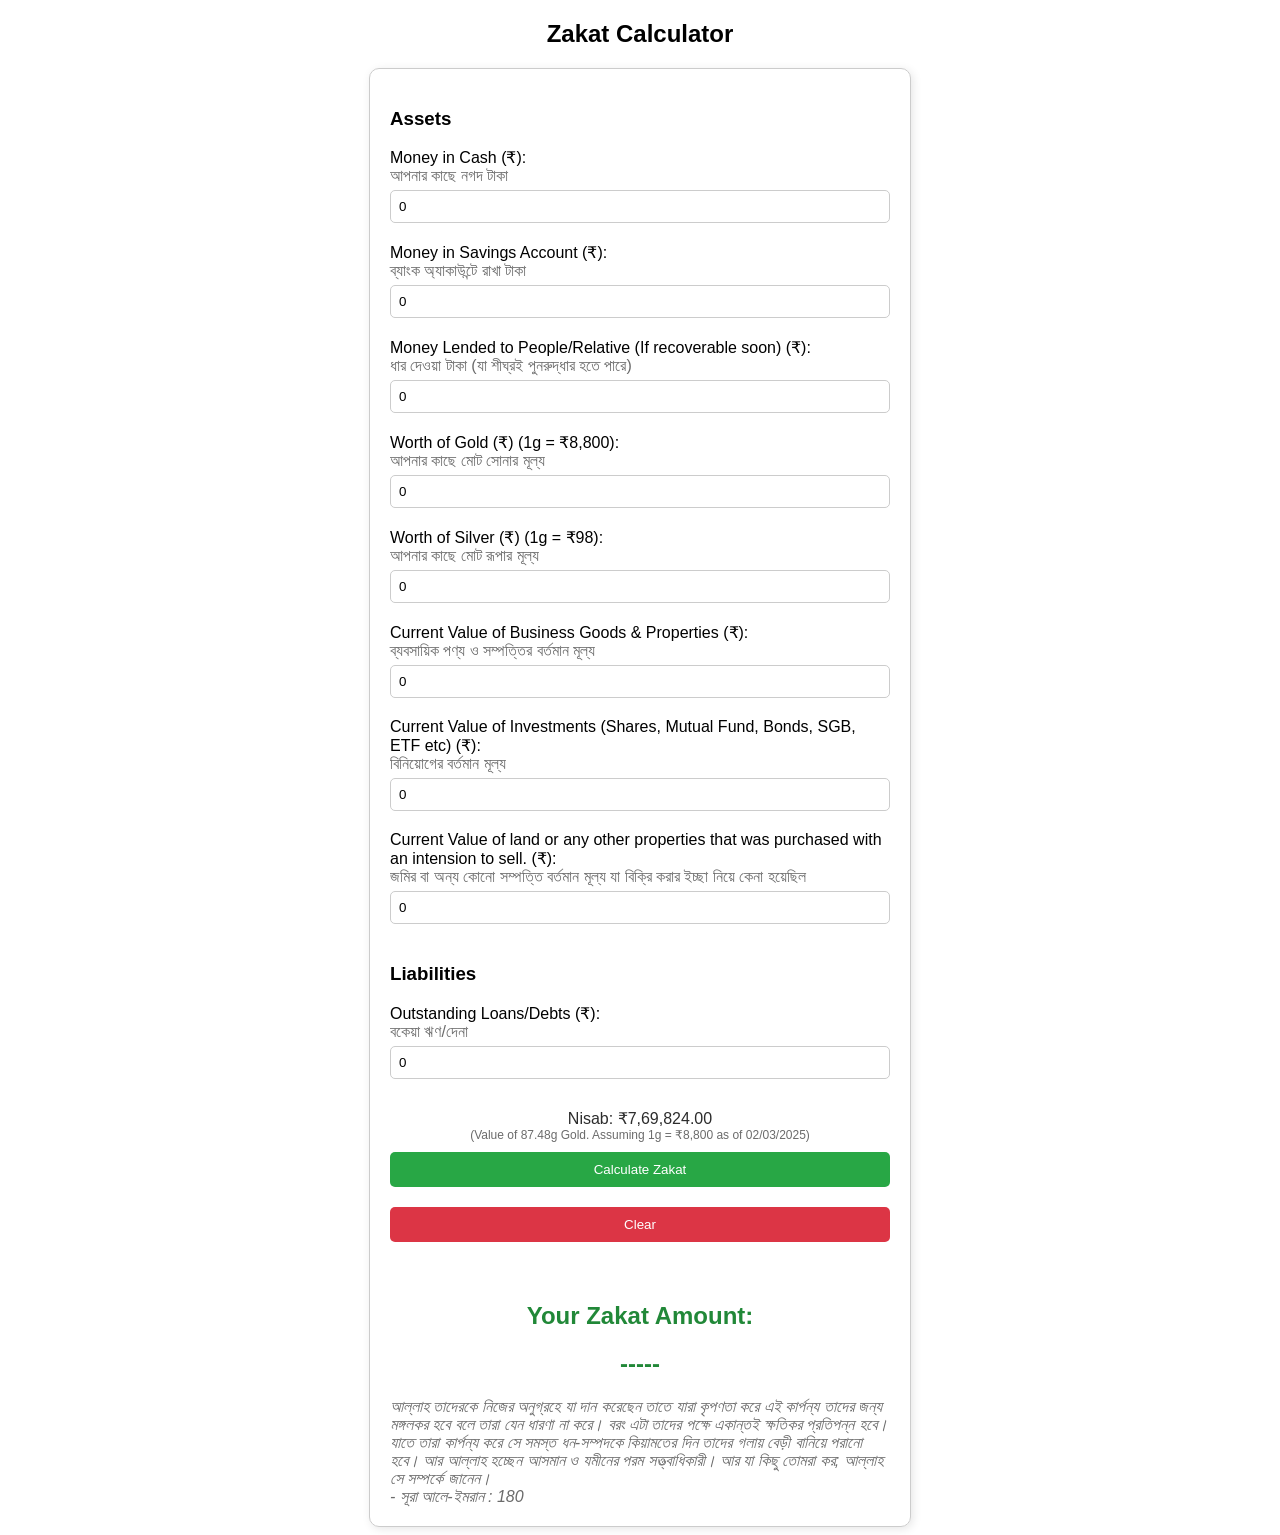
==== index.html @ e3bcdf10 "Update index.html" ====
<!DOCTYPE html>
<html lang="en">
<head>
    <meta charset="UTF-8">
    <meta name="viewport" content="width=device-width, initial-scale=1.0">
    <title>Zakat Calculator</title>
    <link rel="stylesheet" href="style.css">
</head>
<body>
    <h2>Zakat Calculator</h2>
    <div class="container">
        <h3>Assets</h3>
        <label for="cash">Money in Cash (₹):</label>
        <p class="translation">আপনার কাছে নগদ টাকা</p>
        <input type="number" id="cash" min="0" value="0" onfocus="clearIfZero(this)" onblur="restoreIfEmpty(this)">

        <label for="savings">Money in Savings Account (₹):</label>
        <p class="translation">ব্যাংক অ্যাকাউন্টে রাখা টাকা</p>
        <input type="number" id="savings" min="0" value="0" onfocus="clearIfZero(this)" onblur="restoreIfEmpty(this)">

        <label for="loaned">Money Lended to People/Relative (If recoverable soon) (₹):</label>
        <p class="translation">ধার দেওয়া টাকা (যা শীঘ্রই পুনরুদ্ধার হতে পারে)</p>
        <input type="number" id="loaned" min="0" value="0" onfocus="clearIfZero(this)" onblur="restoreIfEmpty(this)">

        <label for="gold">Worth of Gold (₹) (1g = ₹8,800):</label>
        <p class="translation">আপনার কাছে মোট সোনার মূল্য</p>
        <input type="number" id="gold" min="0" value="0" onfocus="clearIfZero(this)" onblur="restoreIfEmpty(this)">

        <label for="silver">Worth of Silver (₹) (1g = ₹98):</label>
        <p class="translation">আপনার কাছে মোট রূপার মূল্য</p>
        <input type="number" id="silver" min="0" value="0" onfocus="clearIfZero(this)" onblur="restoreIfEmpty(this)">

        <label for="business">Current Value of Business Goods & Properties (₹):</label>
        <p class="translation">ব্যবসায়িক পণ্য ও সম্পত্তির বর্তমান মূল্য</p>
        <input type="number" id="business" min="0" value="0" onfocus="clearIfZero(this)" onblur="restoreIfEmpty(this)">

        <label for="investments">Current Value of Investments (Shares, Mutual Fund, Bonds, SGB, ETF etc) (₹):</label>
        <p class="translation">বিনিয়োগের বর্তমান মূল্য</p>
        <input type="number" id="investments" min="0" value="0" onfocus="clearIfZero(this)" onblur="restoreIfEmpty(this)">

        <label for="property">Current Value of land or any other properties that was purchased with an intension to sell. (₹):</label>
        <p class="translation">জমির বা অন্য কোনো সম্পত্তি বর্তমান মূল্য যা বিক্রি করার ইচ্ছা নিয়ে কেনা হয়েছিল</p>
        <input type="number" id="property" min="0" value="0" onfocus="clearIfZero(this)" onblur="restoreIfEmpty(this)">

        <h3>Liabilities</h3>
        <label for="debts">Outstanding Loans/Debts (₹):</label>
        <p class="translation">বকেয়া ঋণ/দেনা</p>
        <input type="number" id="debts" min="0" value="0" onfocus="clearIfZero(this)" onblur="restoreIfEmpty(this)">

        <div class="nisab"> Nisab: ₹7,69,824.00<br>
        <p>(Value of 87.48g Gold. Assuming 1g = ₹8,800 as of 02/03/2025)</p></div>

        <button onclick="calculateZakat()">Calculate Zakat</button>
        <button class="reset" onclick="resetForm()">Clear</button>

        <div id="loading" class="loading-animation" style="display: none;">
            <div class="spinner"></div>
            <p>Calculating...</p>
        </div>

        <p id="result"></p>
        
        <div id="your-zakat-amount">
            <h2>Your Zakat Amount:</h2>
            <h2 id="your-zakat">-----</h2>
        </div>

        <div class="messege">
            <p><i>আল্লাহ তাদেরকে নিজের অনুগ্রহে যা দান করেছেন তাতে যারা কৃপণতা করে এই কার্পন্য তাদের জন্য মঙ্গলকর হবে বলে তারা যেন ধারণা না করে। বরং এটা তাদের পক্ষে একান্তই ক্ষতিকর প্রতিপন্ন হবে। যাতে তারা কার্পন্য করে সে সমস্ত ধন-সম্পদকে কিয়ামতের দিন তাদের গলায় বেড়ী বানিয়ে পরানো হবে। আর আল্লাহ হচ্ছেন আসমান ও যমীনের পরম সত্ত্বাধিকারী। আর যা কিছু তোমরা কর; আল্লাহ সে সম্পর্কে জানেন। <br> - সূরা আলে-ইমরান : 180</i></p>
        </div>
    </div>
    <script src="main.js"></script>
</body>
</html>
---- style.css ----
body {
    font-family: Arial, sans-serif;
    text-align: center;
}

p {
    margin: auto;
    color: #6b6b6b;
}

.container {
    max-width: 500px;
    margin: auto;
    padding: 20px;
    border: 1px solid #ccc;
    border-radius: 10px;
    box-shadow: 2px 2px 10px rgba(0, 0, 0, 0.1);
    text-align: left;
}

input {
    width: -webkit-fill-available;
    padding: 8px;
    margin: 5px 0 20px;
    border: 1px solid #ccc;
    border-radius: 5px;
}

button {
    padding: 10px;
    margin: 10px 0;
    width: 100%;
    background-color: #28a745;
    color: white;
    border: none;
    border-radius: 5px;
    cursor: pointer;
}

button:hover {
    background-color: #218838;
}

.reset {
    background-color: #dc3545;
}

.reset:hover {
    background-color: #c82333;
}

#result {
    font-weight: bold;
    margin-top: 10px;
    text-align: center;
}

.nisab {
    text-align: center;
    margin-top: 10px;
    color: #2c2c2c;
}

.nisab p{
    font-size: 12px;
}

#your-zakat-amount {
    font-weight: bold;
    margin-top: 50px;
    text-align: center;
    color: #218838;
}

#your-zakat-amount h2 {
    font-weight: bold;
    text-align: center;
    color: #218838;
}
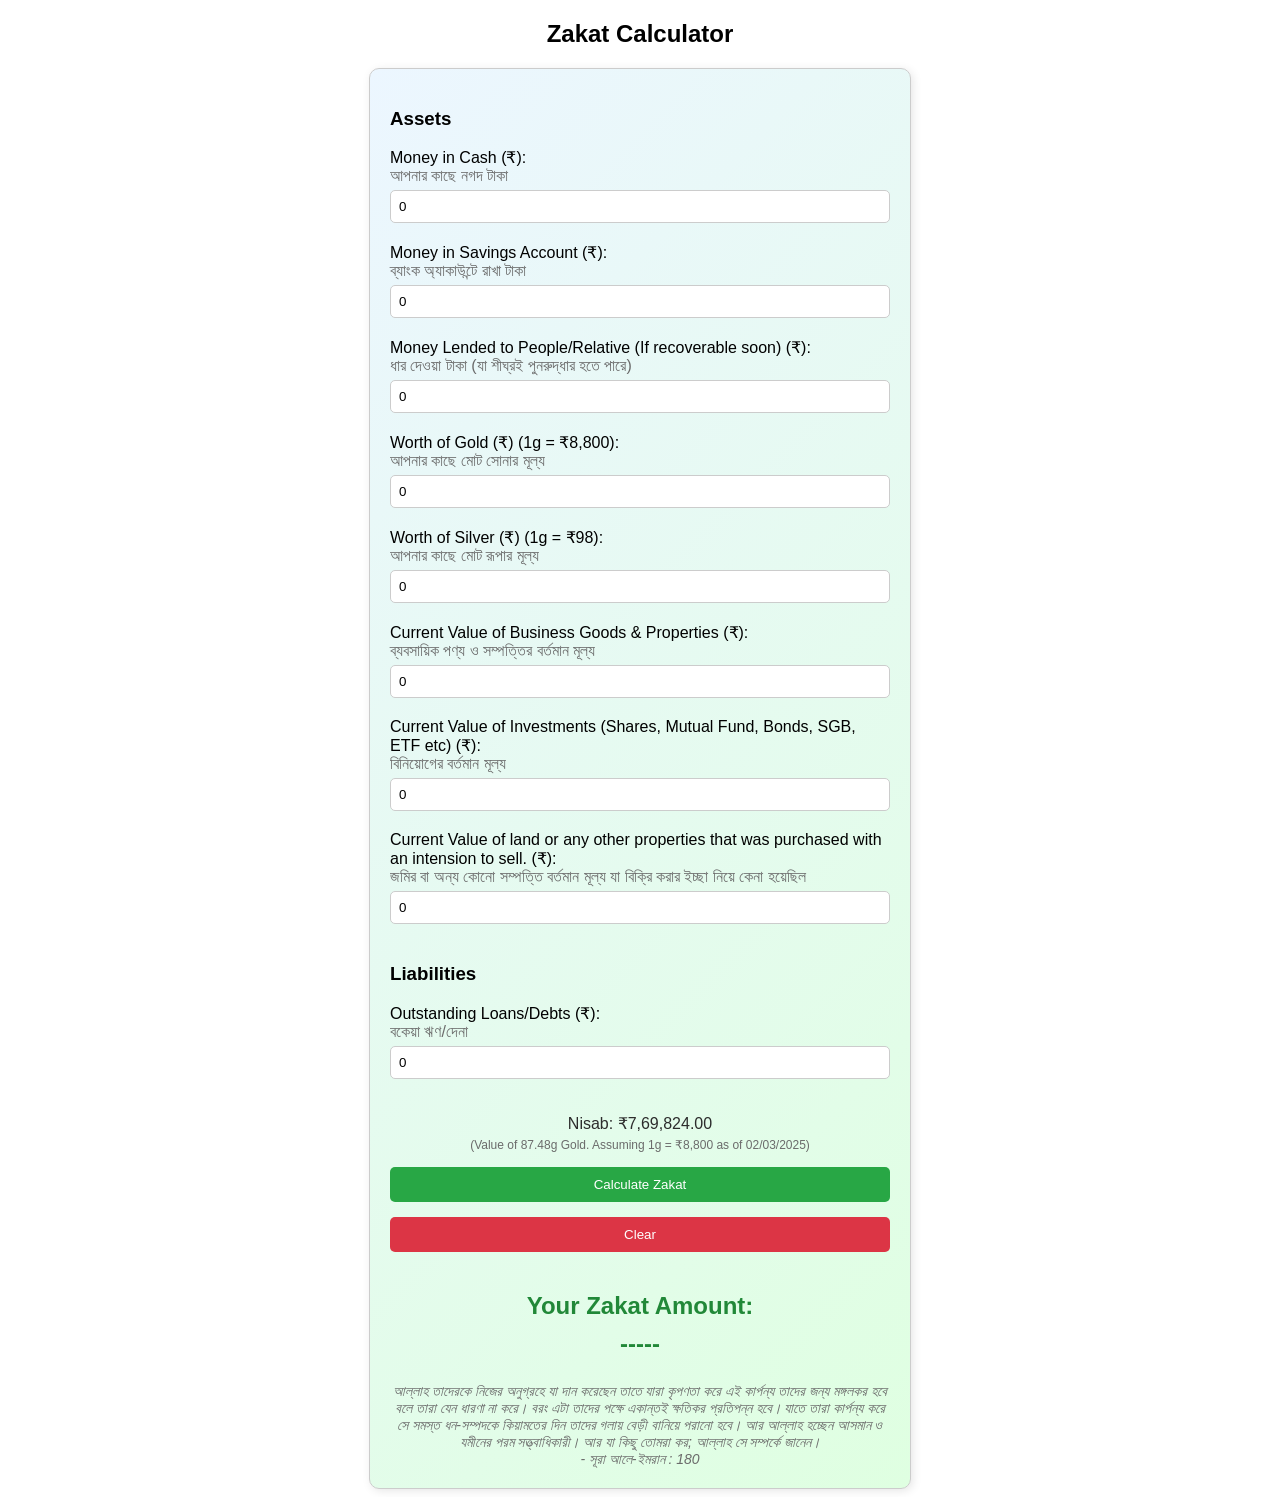
==== commit fd038ec7: "Update index.html" ====
--- a/index.html
+++ b/index.html
@@ -53,13 +53,13 @@
         <button onclick="calculateZakat()">Calculate Zakat</button>
         <button class="reset" onclick="resetForm()">Clear</button>
 
+        <p id="result"></p>
+
         <div id="loading" class="loading-animation" style="display: none;">
             <div class="spinner"></div>
             <p>Calculating...</p>
         </div>
 
-        <p id="result"></p>
-        
         <div id="your-zakat-amount">
             <h2>Your Zakat Amount:</h2>
             <h2 id="your-zakat">-----</h2>
--- a/style.css
+++ b/style.css
@@ -1,3 +1,4 @@
+
 body {
     font-family: Arial, sans-serif;
     text-align: center;
@@ -10,6 +11,7 @@
 
 .container {
     max-width: 500px;
+    background: linear-gradient(315deg, #dfffe1, #ecf6ff);
     margin: auto;
     padding: 20px;
     border: 1px solid #ccc;
@@ -28,7 +30,7 @@
 
 button {
     padding: 10px;
-    margin: 10px 0;
+    margin: 0px 0px 15px;
     width: 100%;
     background-color: #28a745;
     color: white;
@@ -51,29 +53,56 @@
 
 #result {
     font-weight: bold;
-    margin-top: 10px;
+    margin: 10px;
     text-align: center;
 }
 
 .nisab {
     text-align: center;
-    margin-top: 10px;
+    margin: 15px;
     color: #2c2c2c;
 }
 
 .nisab p{
     font-size: 12px;
+    margin-top: 5px;
+}
+
+.messege p {
+    font-size: 14px;
+    text-align: center;
 }
 
 #your-zakat-amount {
     font-weight: bold;
-    margin-top: 50px;
+    margin: 25px;
     text-align: center;
     color: #218838;
 }
 
 #your-zakat-amount h2 {
     font-weight: bold;
+    margin: 10px;
     text-align: center;
     color: #218838;
 }
+
+.loading-animation {
+    text-align: center;
+    margin: 10px 0;
+}
+
+.spinner {
+    width: 30px;
+    height: 30px;
+    border: 4px solid #ccc;
+    border-top: 4px solid #28a745;
+    border-radius: 50%;
+    animation: spin 1s linear infinite;
+    display: inline-block;
+}
+
+@keyframes spin {
+    0% { transform: rotate(0deg); }
+    100% { transform: rotate(360deg); }
+}
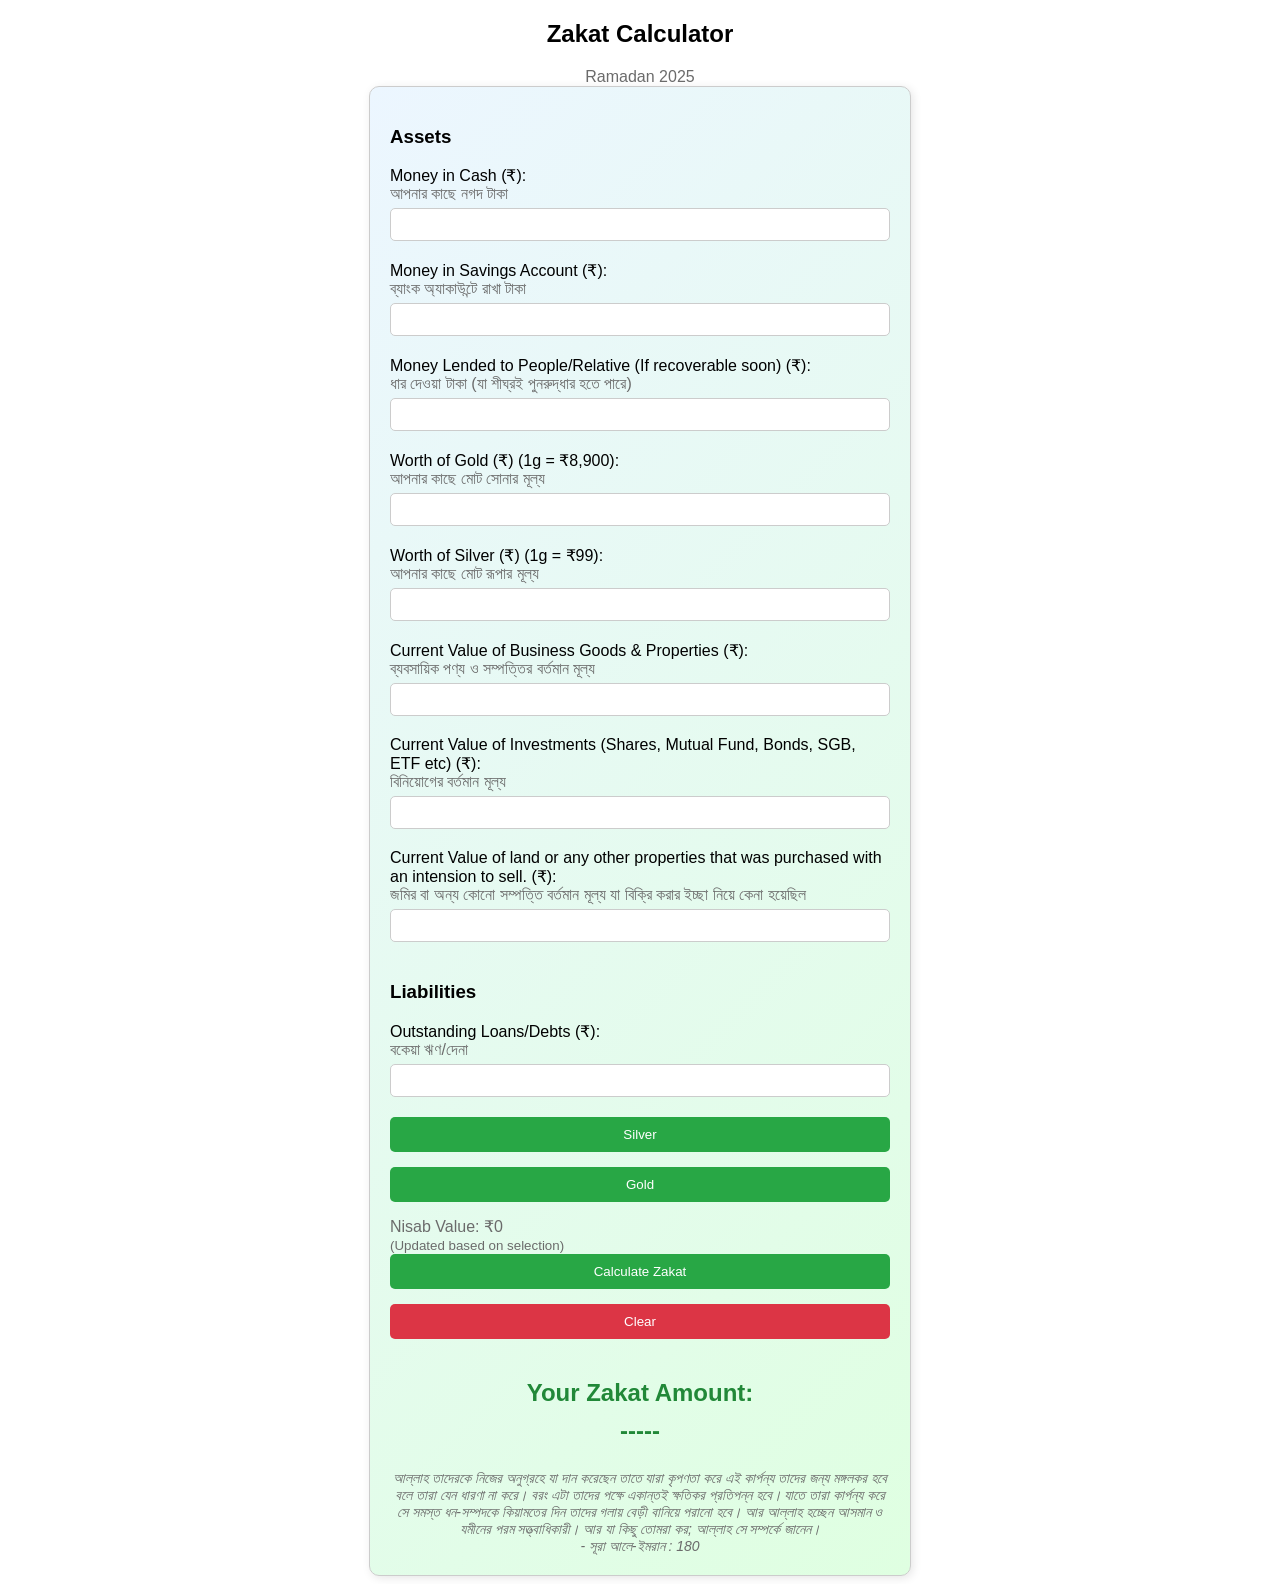
==== commit 7519471f: "Update index.html" ====
--- a/index.html
+++ b/index.html
@@ -7,51 +7,66 @@
     <link rel="stylesheet" href="style.css">
 </head>
 <body>
-    <h2>Zakat Calculator</h2>
+    <div class="heading">
+        <h2>Zakat Calculator</h2>
+        <p>Ramadan 2025</p>
+    </div>
+    
     <div class="container">
         <h3>Assets</h3>
+
         <label for="cash">Money in Cash (₹):</label>
         <p class="translation">আপনার কাছে নগদ টাকা</p>
-        <input type="number" id="cash" min="0" value="0" onfocus="clearIfZero(this)" onblur="restoreIfEmpty(this)">
+        <input type="text" id="cash" oninput="formatIndianNumber(this)" onkeypress="return isNumberKey(event)" autocomplete="off">
 
         <label for="savings">Money in Savings Account (₹):</label>
         <p class="translation">ব্যাংক অ্যাকাউন্টে রাখা টাকা</p>
-        <input type="number" id="savings" min="0" value="0" onfocus="clearIfZero(this)" onblur="restoreIfEmpty(this)">
+        <input type="text" id="savings" oninput="formatIndianNumber(this)" onkeypress="return isNumberKey(event)" autocomplete="off">
 
         <label for="loaned">Money Lended to People/Relative (If recoverable soon) (₹):</label>
         <p class="translation">ধার দেওয়া টাকা (যা শীঘ্রই পুনরুদ্ধার হতে পারে)</p>
-        <input type="number" id="loaned" min="0" value="0" onfocus="clearIfZero(this)" onblur="restoreIfEmpty(this)">
+        <input type="text" id="loaned" oninput="formatIndianNumber(this)" onkeypress="return isNumberKey(event)" autocomplete="off">
 
-        <label for="gold">Worth of Gold (₹) (1g = ₹8,800):</label>
+        <label for="gold">Worth of Gold (₹) (1g = ₹8,900):</label>
         <p class="translation">আপনার কাছে মোট সোনার মূল্য</p>
-        <input type="number" id="gold" min="0" value="0" onfocus="clearIfZero(this)" onblur="restoreIfEmpty(this)">
+        <input type="text" id="gold" oninput="formatIndianNumber(this)" onkeypress="return isNumberKey(event)" autocomplete="off">
 
-        <label for="silver">Worth of Silver (₹) (1g = ₹98):</label>
+        <label for="silver">Worth of Silver (₹) (1g = ₹99):</label>
         <p class="translation">আপনার কাছে মোট রূপার মূল্য</p>
-        <input type="number" id="silver" min="0" value="0" onfocus="clearIfZero(this)" onblur="restoreIfEmpty(this)">
+        <input type="text" id="silver" oninput="formatIndianNumber(this)" onkeypress="return isNumberKey(event)" autocomplete="off">
 
         <label for="business">Current Value of Business Goods & Properties (₹):</label>
         <p class="translation">ব্যবসায়িক পণ্য ও সম্পত্তির বর্তমান মূল্য</p>
-        <input type="number" id="business" min="0" value="0" onfocus="clearIfZero(this)" onblur="restoreIfEmpty(this)">
+        <input type="text" id="business" oninput="formatIndianNumber(this)" onkeypress="return isNumberKey(event)" autocomplete="off">
 
         <label for="investments">Current Value of Investments (Shares, Mutual Fund, Bonds, SGB, ETF etc) (₹):</label>
         <p class="translation">বিনিয়োগের বর্তমান মূল্য</p>
-        <input type="number" id="investments" min="0" value="0" onfocus="clearIfZero(this)" onblur="restoreIfEmpty(this)">
+        <input type="text" id="investments" oninput="formatIndianNumber(this)" onkeypress="return isNumberKey(event)" autocomplete="off">
 
         <label for="property">Current Value of land or any other properties that was purchased with an intension to sell. (₹):</label>
         <p class="translation">জমির বা অন্য কোনো সম্পত্তি বর্তমান মূল্য যা বিক্রি করার ইচ্ছা নিয়ে কেনা হয়েছিল</p>
-        <input type="number" id="property" min="0" value="0" onfocus="clearIfZero(this)" onblur="restoreIfEmpty(this)">
+        <input type="text" id="property" oninput="formatIndianNumber(this)" onkeypress="return isNumberKey(event)" autocomplete="off">
 
         <h3>Liabilities</h3>
+
         <label for="debts">Outstanding Loans/Debts (₹):</label>
         <p class="translation">বকেয়া ঋণ/দেনা</p>
-        <input type="number" id="debts" min="0" value="0" onfocus="clearIfZero(this)" onblur="restoreIfEmpty(this)">
+        <input type="text" id="debts" oninput="formatIndianNumber(this)" onkeypress="return isNumberKey(event)" autocomplete="off">
 
-        <div class="nisab"> Nisab: ₹7,69,824.00<br>
-        <p>(Value of 87.48g Gold. Assuming 1g = ₹8,800 as of 02/03/2025)</p></div>
+        <div class="nisab-toggle">
+            <button id="silverBtn" class="active" onclick="setNisab('silver')">Silver</button>
+            <button id="goldBtn" onclick="setNisab('gold')">Gold</button>            
+        </div>
 
+        <div class="nisab-display">
+            <p>Nisab Value: ₹<span id="nisabAmount">0</span></p>
+            <p><small>(Updated based on selection)</small></p>
+        </div>
+
+        <div class="action">
         <button onclick="calculateZakat()">Calculate Zakat</button>
         <button class="reset" onclick="resetForm()">Clear</button>
+        </div>
 
         <p id="result"></p>
 
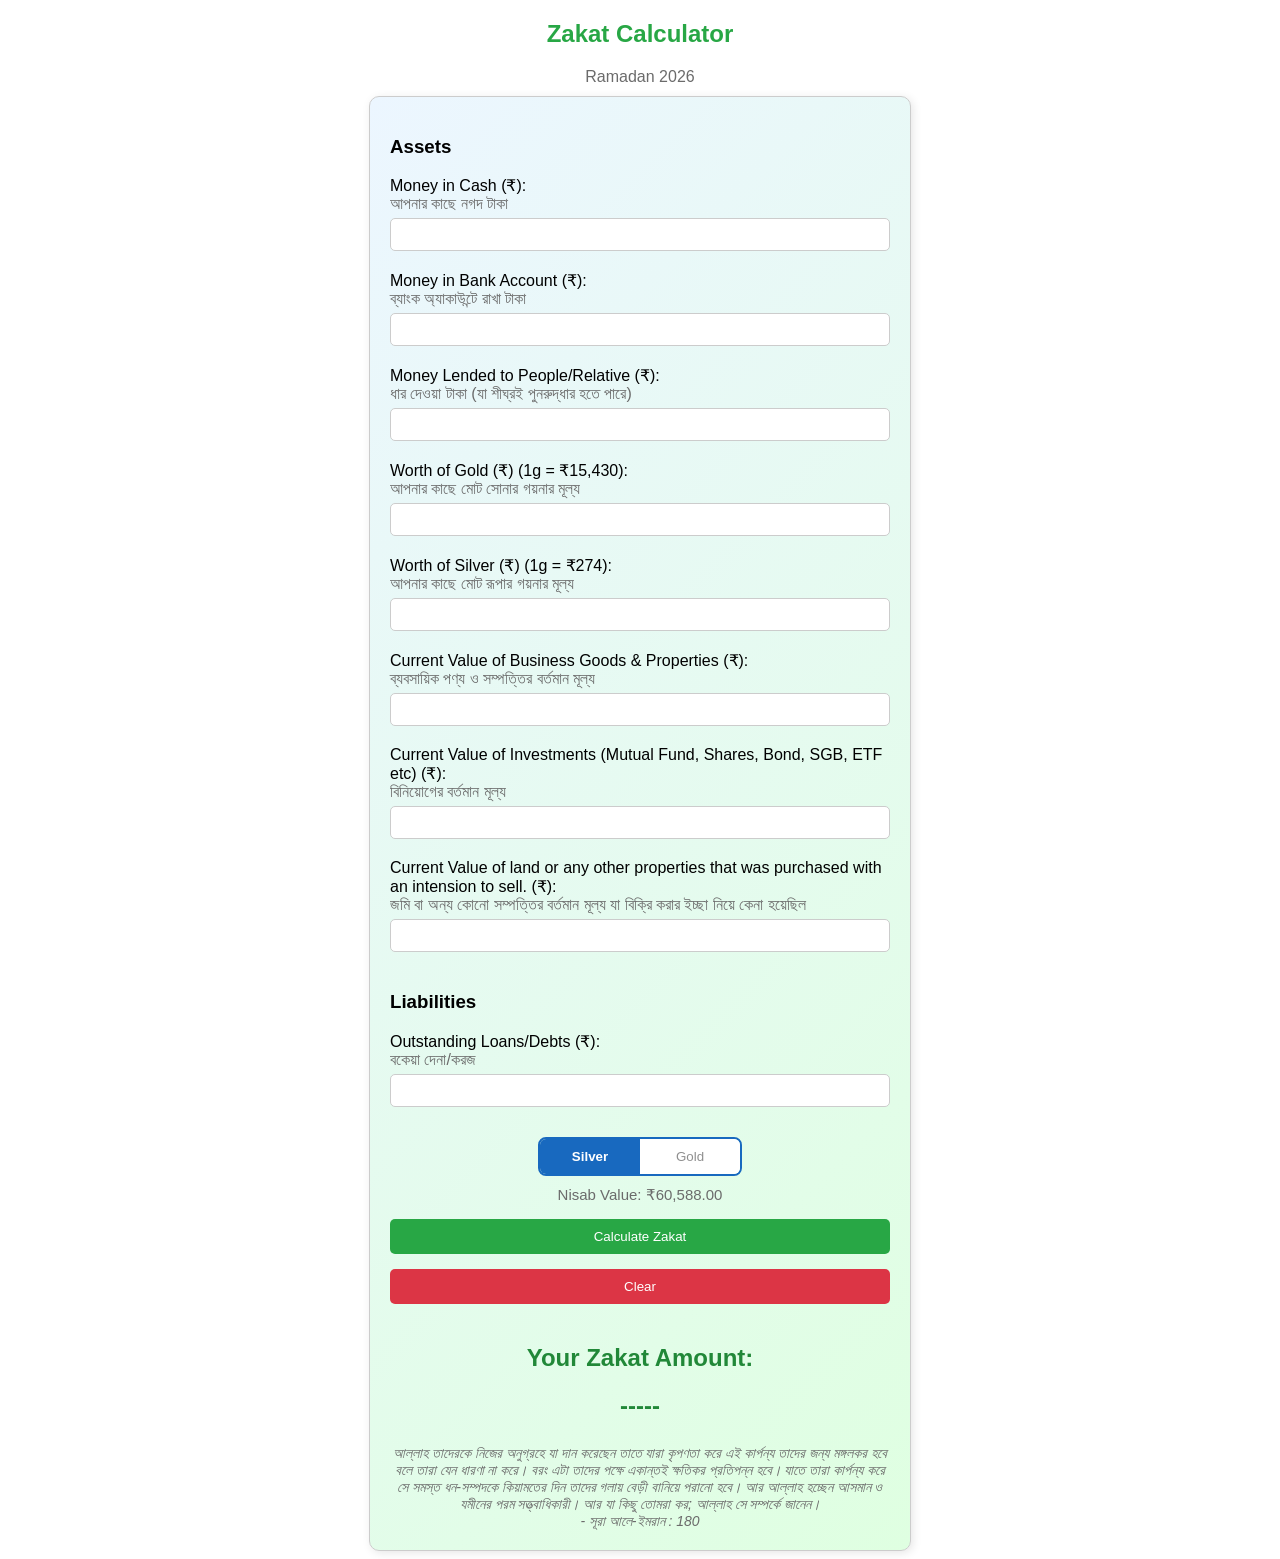
==== commit 47dbd9fd: "Update index.html" ====
--- a/index.html
+++ b/index.html
@@ -9,7 +9,7 @@
 <body>
     <div class="heading">
         <h2>Zakat Calculator</h2>
-        <p>Ramadan 2025</p>
+        <p>Ramadan 2026</p>
     </div>
     
     <div class="container">
@@ -19,38 +19,38 @@
         <p class="translation">আপনার কাছে নগদ টাকা</p>
         <input type="text" id="cash" oninput="formatIndianNumber(this)" onkeypress="return isNumberKey(event)" autocomplete="off">
 
-        <label for="savings">Money in Savings Account (₹):</label>
+        <label for="savings">Money in Bank Account (₹):</label>
         <p class="translation">ব্যাংক অ্যাকাউন্টে রাখা টাকা</p>
         <input type="text" id="savings" oninput="formatIndianNumber(this)" onkeypress="return isNumberKey(event)" autocomplete="off">
 
-        <label for="loaned">Money Lended to People/Relative (If recoverable soon) (₹):</label>
+        <label for="loaned">Money Lended to People/Relative (₹):</label>
         <p class="translation">ধার দেওয়া টাকা (যা শীঘ্রই পুনরুদ্ধার হতে পারে)</p>
         <input type="text" id="loaned" oninput="formatIndianNumber(this)" onkeypress="return isNumberKey(event)" autocomplete="off">
 
-        <label for="gold">Worth of Gold (₹) (1g = ₹8,900):</label>
-        <p class="translation">আপনার কাছে মোট সোনার মূল্য</p>
+        <label for="gold">Worth of Gold (₹) (1g = ₹15,430):</label>
+        <p class="translation">আপনার কাছে মোট সোনার গয়নার মূল্য</p>
         <input type="text" id="gold" oninput="formatIndianNumber(this)" onkeypress="return isNumberKey(event)" autocomplete="off">
 
-        <label for="silver">Worth of Silver (₹) (1g = ₹99):</label>
-        <p class="translation">আপনার কাছে মোট রূপার মূল্য</p>
+        <label for="silver">Worth of Silver (₹) (1g = ₹274):</label>
+        <p class="translation">আপনার কাছে মোট রূপার গয়নার মূল্য</p>
         <input type="text" id="silver" oninput="formatIndianNumber(this)" onkeypress="return isNumberKey(event)" autocomplete="off">
 
         <label for="business">Current Value of Business Goods & Properties (₹):</label>
         <p class="translation">ব্যবসায়িক পণ্য ও সম্পত্তির বর্তমান মূল্য</p>
         <input type="text" id="business" oninput="formatIndianNumber(this)" onkeypress="return isNumberKey(event)" autocomplete="off">
 
-        <label for="investments">Current Value of Investments (Shares, Mutual Fund, Bonds, SGB, ETF etc) (₹):</label>
+        <label for="investments">Current Value of Investments (Mutual Fund, Shares, Bond, SGB, ETF etc) (₹):</label>
         <p class="translation">বিনিয়োগের বর্তমান মূল্য</p>
         <input type="text" id="investments" oninput="formatIndianNumber(this)" onkeypress="return isNumberKey(event)" autocomplete="off">
 
         <label for="property">Current Value of land or any other properties that was purchased with an intension to sell. (₹):</label>
-        <p class="translation">জমির বা অন্য কোনো সম্পত্তি বর্তমান মূল্য যা বিক্রি করার ইচ্ছা নিয়ে কেনা হয়েছিল</p>
+        <p class="translation">জমি বা অন্য কোনো সম্পত্তির বর্তমান মূল্য যা বিক্রি করার ইচ্ছা নিয়ে কেনা হয়েছিল</p>
         <input type="text" id="property" oninput="formatIndianNumber(this)" onkeypress="return isNumberKey(event)" autocomplete="off">
 
         <h3>Liabilities</h3>
 
         <label for="debts">Outstanding Loans/Debts (₹):</label>
-        <p class="translation">বকেয়া ঋণ/দেনা</p>
+        <p class="translation">বকেয়া দেনা/করজ</p>
         <input type="text" id="debts" oninput="formatIndianNumber(this)" onkeypress="return isNumberKey(event)" autocomplete="off">
 
         <div class="nisab-toggle">
@@ -60,7 +60,6 @@
 
         <div class="nisab-display">
             <p>Nisab Value: ₹<span id="nisabAmount">0</span></p>
-            <p><small>(Updated based on selection)</small></p>
         </div>
 
         <div class="action">
@@ -87,3 +86,4 @@
     <script src="main.js"></script>
 </body>
 </html>
+
--- a/style.css
+++ b/style.css
@@ -9,6 +9,10 @@
     color: #6b6b6b;
 }
 
+.heading {
+    margin: 10px;
+    color: #28a745;
+}
 .container {
     max-width: 500px;
     background: linear-gradient(315deg, #dfffe1, #ecf6ff);
@@ -28,7 +32,7 @@
     border-radius: 5px;
 }
 
-button {
+.action button {
     padding: 10px;
     margin: 0px 0px 15px;
     width: 100%;
@@ -39,15 +43,15 @@
     cursor: pointer;
 }
 
-button:hover {
+.action button:hover {
     background-color: #218838;
 }
 
-.reset {
+.action .reset {
     background-color: #dc3545;
 }
 
-.reset:hover {
+.action .reset:hover {
     background-color: #c82333;
 }
 
@@ -57,14 +61,11 @@
     text-align: center;
 }
 
-.nisab {
+.nisab-display {
     text-align: center;
     margin: 15px;
     color: #2c2c2c;
-}
-
-.nisab p{
-    font-size: 12px;
+    font-size: 15px;
     margin-top: 5px;
 }
 
@@ -76,13 +77,6 @@
 #your-zakat-amount {
     font-weight: bold;
     margin: 25px;
-    text-align: center;
-    color: #218838;
-}
-
-#your-zakat-amount h2 {
-    font-weight: bold;
-    margin: 10px;
     text-align: center;
     color: #218838;
 }
@@ -106,3 +100,28 @@
     0% { transform: rotate(0deg); }
     100% { transform: rotate(360deg); }
 }
+
+.nisab-toggle {
+    display: flex;
+    border: 2px solid #1869bf;
+    border-radius: 8px;
+    overflow: hidden;
+    width: 200px;
+    margin: 10px auto;
+}
+
+.nisab-toggle button {
+    flex: 1;
+    padding: 10px;
+    border: none;
+    cursor: pointer;
+    background: rgb(255, 255, 255);
+    color: rgb(143, 143, 143);
+    transition: all 0.3s;
+}
+
+.nisab-toggle button.active {
+    background: #1869bf;
+    color: white;
+    font-weight: bold;
+}
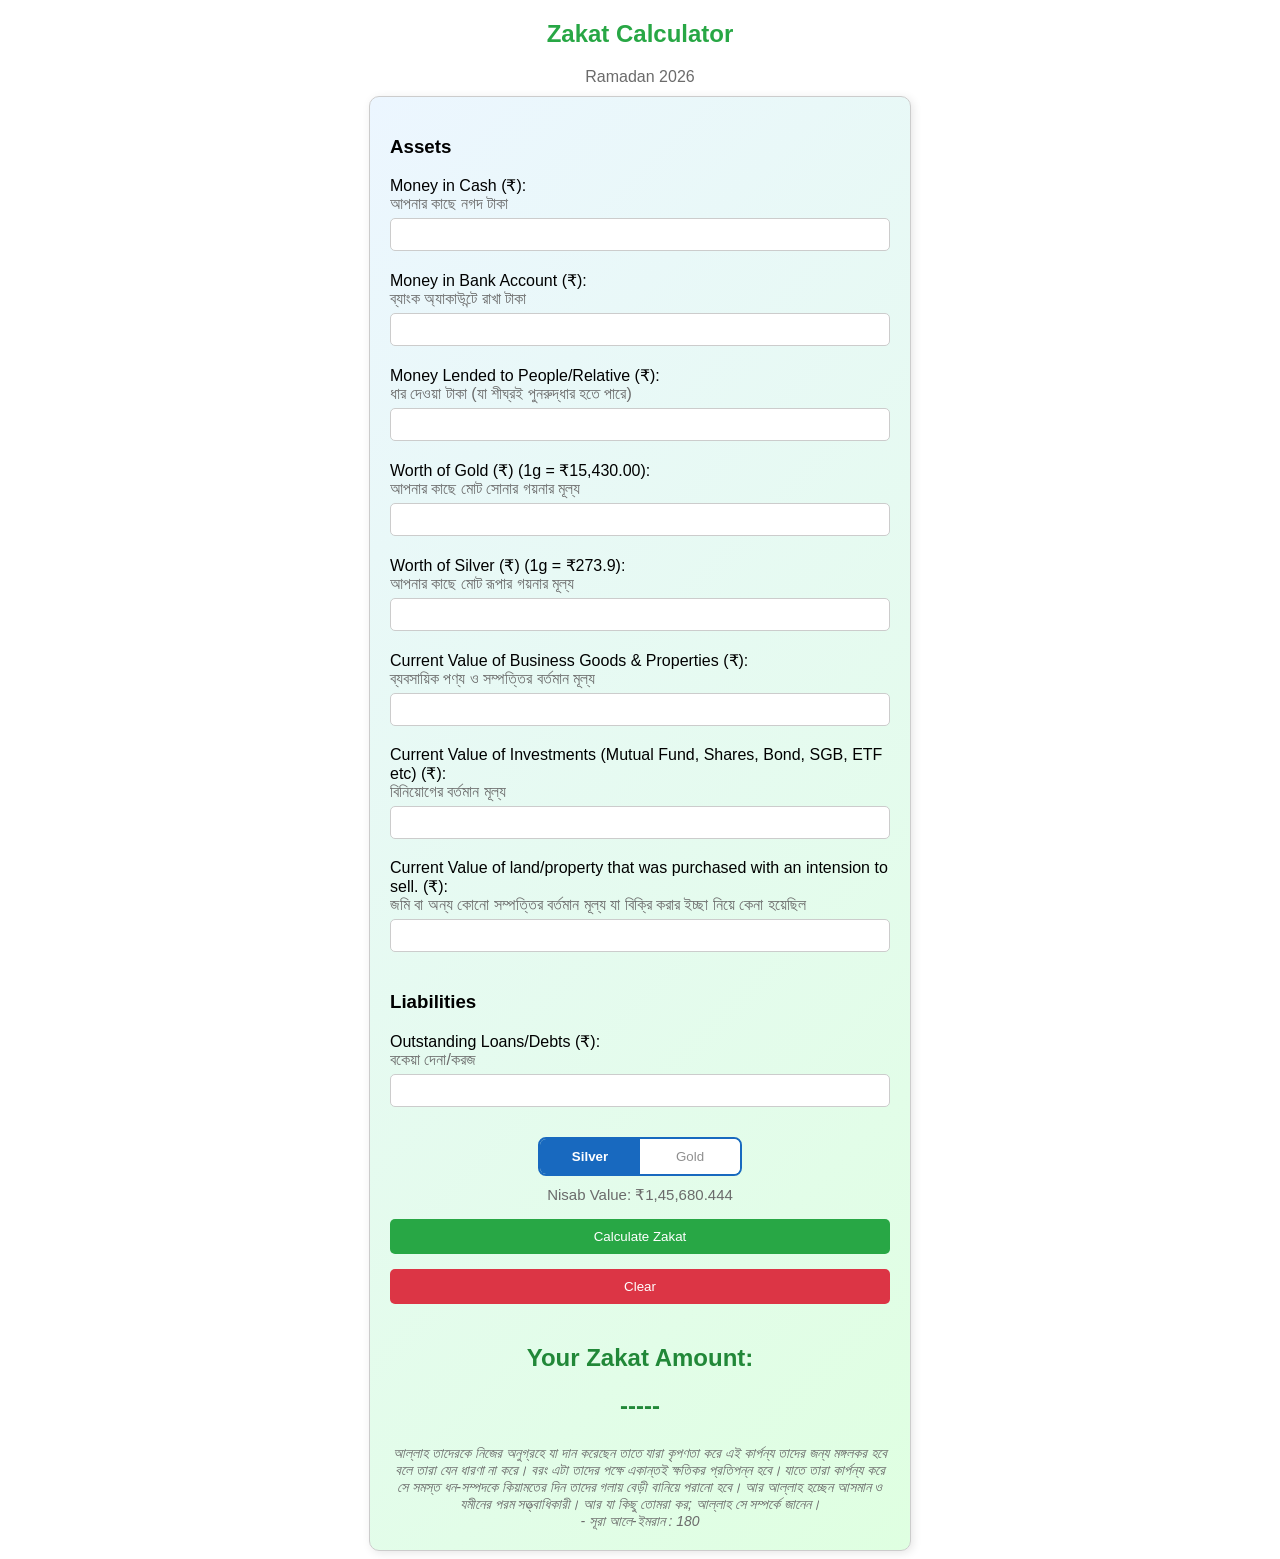
==== commit 49ac22f7: "Update index.html" ====
--- a/index.html
+++ b/index.html
@@ -27,11 +27,11 @@
         <p class="translation">ধার দেওয়া টাকা (যা শীঘ্রই পুনরুদ্ধার হতে পারে)</p>
         <input type="text" id="loaned" oninput="formatIndianNumber(this)" onkeypress="return isNumberKey(event)" autocomplete="off">
 
-        <label for="gold">Worth of Gold (₹) (1g = ₹15,430):</label>
+        <label for="gold">Worth of Gold (₹) (1g = ₹15,430.00):</label>
         <p class="translation">আপনার কাছে মোট সোনার গয়নার মূল্য</p>
         <input type="text" id="gold" oninput="formatIndianNumber(this)" onkeypress="return isNumberKey(event)" autocomplete="off">
 
-        <label for="silver">Worth of Silver (₹) (1g = ₹274):</label>
+        <label for="silver">Worth of Silver (₹) (1g = ₹273.9):</label>
         <p class="translation">আপনার কাছে মোট রূপার গয়নার মূল্য</p>
         <input type="text" id="silver" oninput="formatIndianNumber(this)" onkeypress="return isNumberKey(event)" autocomplete="off">
 
@@ -43,7 +43,7 @@
         <p class="translation">বিনিয়োগের বর্তমান মূল্য</p>
         <input type="text" id="investments" oninput="formatIndianNumber(this)" onkeypress="return isNumberKey(event)" autocomplete="off">
 
-        <label for="property">Current Value of land or any other properties that was purchased with an intension to sell. (₹):</label>
+        <label for="property">Current Value of land/property that was purchased with an intension to sell. (₹):</label>
         <p class="translation">জমি বা অন্য কোনো সম্পত্তির বর্তমান মূল্য যা বিক্রি করার ইচ্ছা নিয়ে কেনা হয়েছিল</p>
         <input type="text" id="property" oninput="formatIndianNumber(this)" onkeypress="return isNumberKey(event)" autocomplete="off">
 
@@ -87,3 +87,5 @@
 </body>
 </html>
 
+
+
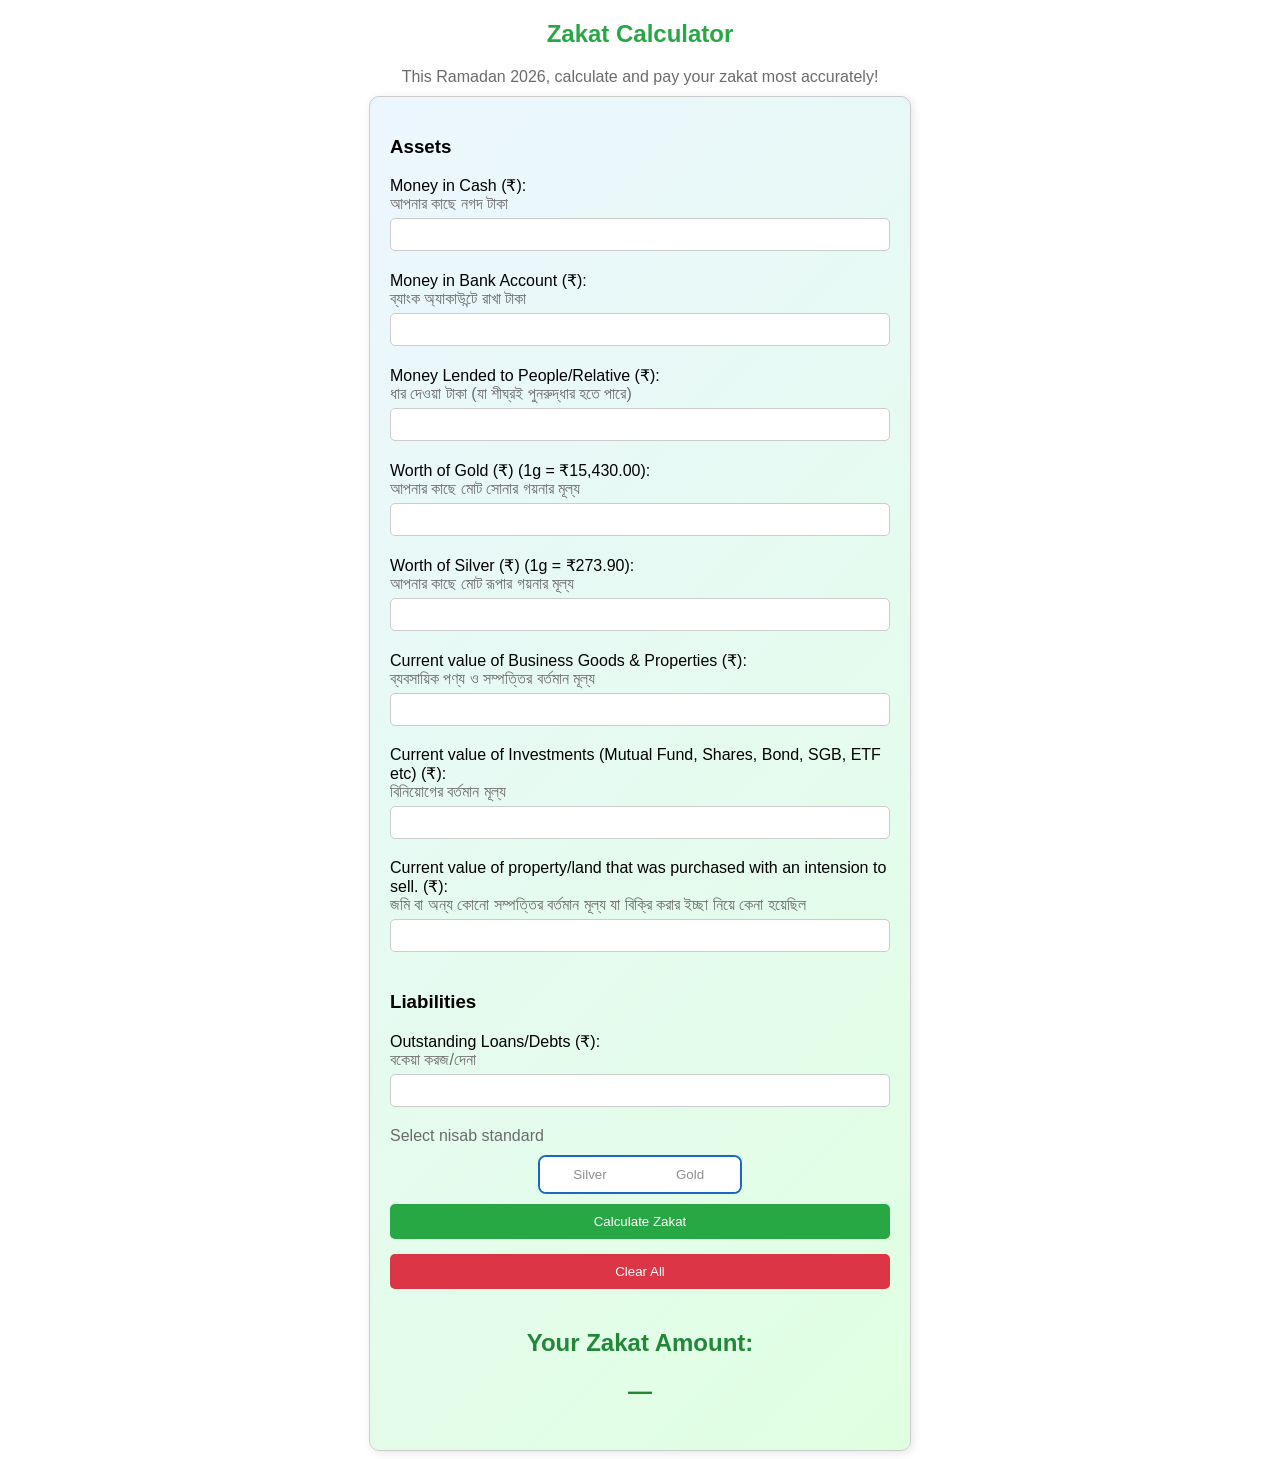
==== commit a4fa177b: "Update index.html" ====
--- a/index.html
+++ b/index.html
@@ -9,83 +9,71 @@
 <body>
     <div class="heading">
         <h2>Zakat Calculator</h2>
-        <p>Ramadan 2026</p>
+        <p>This Ramadan 2026, calculate and pay your zakat most accurately!</p>
     </div>
     
     <div class="container">
         <h3>Assets</h3>
 
-        <label for="cash">Money in Cash (₹):</label>
+        <label>Money in Cash (₹):</label>
         <p class="translation">আপনার কাছে নগদ টাকা</p>
-        <input type="text" id="cash" oninput="formatIndianNumber(this)" onkeypress="return isNumberKey(event)" autocomplete="off">
+        <input type="text" id="cash" inputmode="numeric" autocomplete="off">
 
-        <label for="savings">Money in Bank Account (₹):</label>
+        <label>Money in Bank Account (₹):</label>
         <p class="translation">ব্যাংক অ্যাকাউন্টে রাখা টাকা</p>
-        <input type="text" id="savings" oninput="formatIndianNumber(this)" onkeypress="return isNumberKey(event)" autocomplete="off">
+        <input type="text" id="savings" inputmode="numeric" autocomplete="off">
 
-        <label for="loaned">Money Lended to People/Relative (₹):</label>
+        <label>Money Lended to People/Relative (₹):</label>
         <p class="translation">ধার দেওয়া টাকা (যা শীঘ্রই পুনরুদ্ধার হতে পারে)</p>
-        <input type="text" id="loaned" oninput="formatIndianNumber(this)" onkeypress="return isNumberKey(event)" autocomplete="off">
+        <input type="text" id="loaned" inputmode="numeric" autocomplete="off">
 
-        <label for="gold">Worth of Gold (₹) (1g = ₹15,430.00):</label>
-        <p class="translation">আপনার কাছে মোট সোনার গয়নার মূল্য</p>
-        <input type="text" id="gold" oninput="formatIndianNumber(this)" onkeypress="return isNumberKey(event)" autocomplete="off">
+        <label>Worth of Gold (₹) (1g = ₹15,430.00):</label>
+        <p class="translation">আপনার কাছে মোট সোনার গয়নার মূল্য</p>
+        <input type="text" id="gold" inputmode="numeric" autocomplete="off">
 
-        <label for="silver">Worth of Silver (₹) (1g = ₹273.9):</label>
-        <p class="translation">আপনার কাছে মোট রূপার গয়নার মূল্য</p>
-        <input type="text" id="silver" oninput="formatIndianNumber(this)" onkeypress="return isNumberKey(event)" autocomplete="off">
+        <label>Worth of Silver (₹) (1g = ₹273.90):</label>
+        <p class="translation">আপনার কাছে মোট রূপার গয়নার মূল্য</p>
+        <input type="text" id="silver" inputmode="numeric" autocomplete="off">
 
-        <label for="business">Current Value of Business Goods & Properties (₹):</label>
+        <label>Current value of Business Goods & Properties (₹):</label>
         <p class="translation">ব্যবসায়িক পণ্য ও সম্পত্তির বর্তমান মূল্য</p>
-        <input type="text" id="business" oninput="formatIndianNumber(this)" onkeypress="return isNumberKey(event)" autocomplete="off">
+        <input type="text" id="business" inputmode="numeric" autocomplete="off">
 
-        <label for="investments">Current Value of Investments (Mutual Fund, Shares, Bond, SGB, ETF etc) (₹):</label>
+        <label>Current value of Investments (Mutual Fund, Shares, Bond, SGB, ETF etc) (₹):</label>
         <p class="translation">বিনিয়োগের বর্তমান মূল্য</p>
-        <input type="text" id="investments" oninput="formatIndianNumber(this)" onkeypress="return isNumberKey(event)" autocomplete="off">
+        <input type="text" id="investments" inputmode="numeric" autocomplete="off">
 
-        <label for="property">Current Value of land/property that was purchased with an intension to sell. (₹):</label>
+        <label>Current value of property/land that was purchased with an intension to sell. (₹):</label>
         <p class="translation">জমি বা অন্য কোনো সম্পত্তির বর্তমান মূল্য যা বিক্রি করার ইচ্ছা নিয়ে কেনা হয়েছিল</p>
-        <input type="text" id="property" oninput="formatIndianNumber(this)" onkeypress="return isNumberKey(event)" autocomplete="off">
+        <input type="text" id="property" inputmode="numeric" autocomplete="off">
 
         <h3>Liabilities</h3>
 
-        <label for="debts">Outstanding Loans/Debts (₹):</label>
-        <p class="translation">বকেয়া দেনা/করজ</p>
-        <input type="text" id="debts" oninput="formatIndianNumber(this)" onkeypress="return isNumberKey(event)" autocomplete="off">
+        <label>Outstanding Loans/Debts (₹):</label>
+        <p class="translation">বকেয়া করজ/দেনা</p>
+        <input type="text" id="debts" inputmode="numeric" autocomplete="off">
+        
+        <p>Select nisab standard</p>
 
         <div class="nisab-toggle">
-            <button id="silverBtn" class="active" onclick="setNisab('silver')">Silver</button>
-            <button id="goldBtn" onclick="setNisab('gold')">Gold</button>            
+            <button id="silverBtn">Silver</button>
+            <button id="goldBtn">Gold</button>
         </div>
 
-        <div class="nisab-display">
-            <p>Nisab Value: ₹<span id="nisabAmount">0</span></p>
+        <p style="color: red;" id="error-message" class="error"></p>
+
+        <div class="action">
+            <button id="calculateBtn">Calculate Zakat</button>
+            <button id="resetBtn" class="reset">Clear All</button>
         </div>
 
-        <div class="action">
-        <button onclick="calculateZakat()">Calculate Zakat</button>
-        <button class="reset" onclick="resetForm()">Clear</button>
-        </div>
-
-        <p id="result"></p>
-
-        <div id="loading" class="loading-animation" style="display: none;">
-            <div class="spinner"></div>
-            <p>Calculating...</p>
-        </div>
+        <div id="result"></div>
 
         <div id="your-zakat-amount">
             <h2>Your Zakat Amount:</h2>
-            <h2 id="your-zakat">-----</h2>
-        </div>
-
-        <div class="messege">
-            <p><i>আল্লাহ তাদেরকে নিজের অনুগ্রহে যা দান করেছেন তাতে যারা কৃপণতা করে এই কার্পন্য তাদের জন্য মঙ্গলকর হবে বলে তারা যেন ধারণা না করে। বরং এটা তাদের পক্ষে একান্তই ক্ষতিকর প্রতিপন্ন হবে। যাতে তারা কার্পন্য করে সে সমস্ত ধন-সম্পদকে কিয়ামতের দিন তাদের গলায় বেড়ী বানিয়ে পরানো হবে। আর আল্লাহ হচ্ছেন আসমান ও যমীনের পরম সত্ত্বাধিকারী। আর যা কিছু তোমরা কর; আল্লাহ সে সম্পর্কে জানেন। <br> - সূরা আলে-ইমরান : 180</i></p>
+            <h2 id="your-zakat">—</h2>
         </div>
     </div>
     <script src="main.js"></script>
 </body>
 </html>
-
-
-
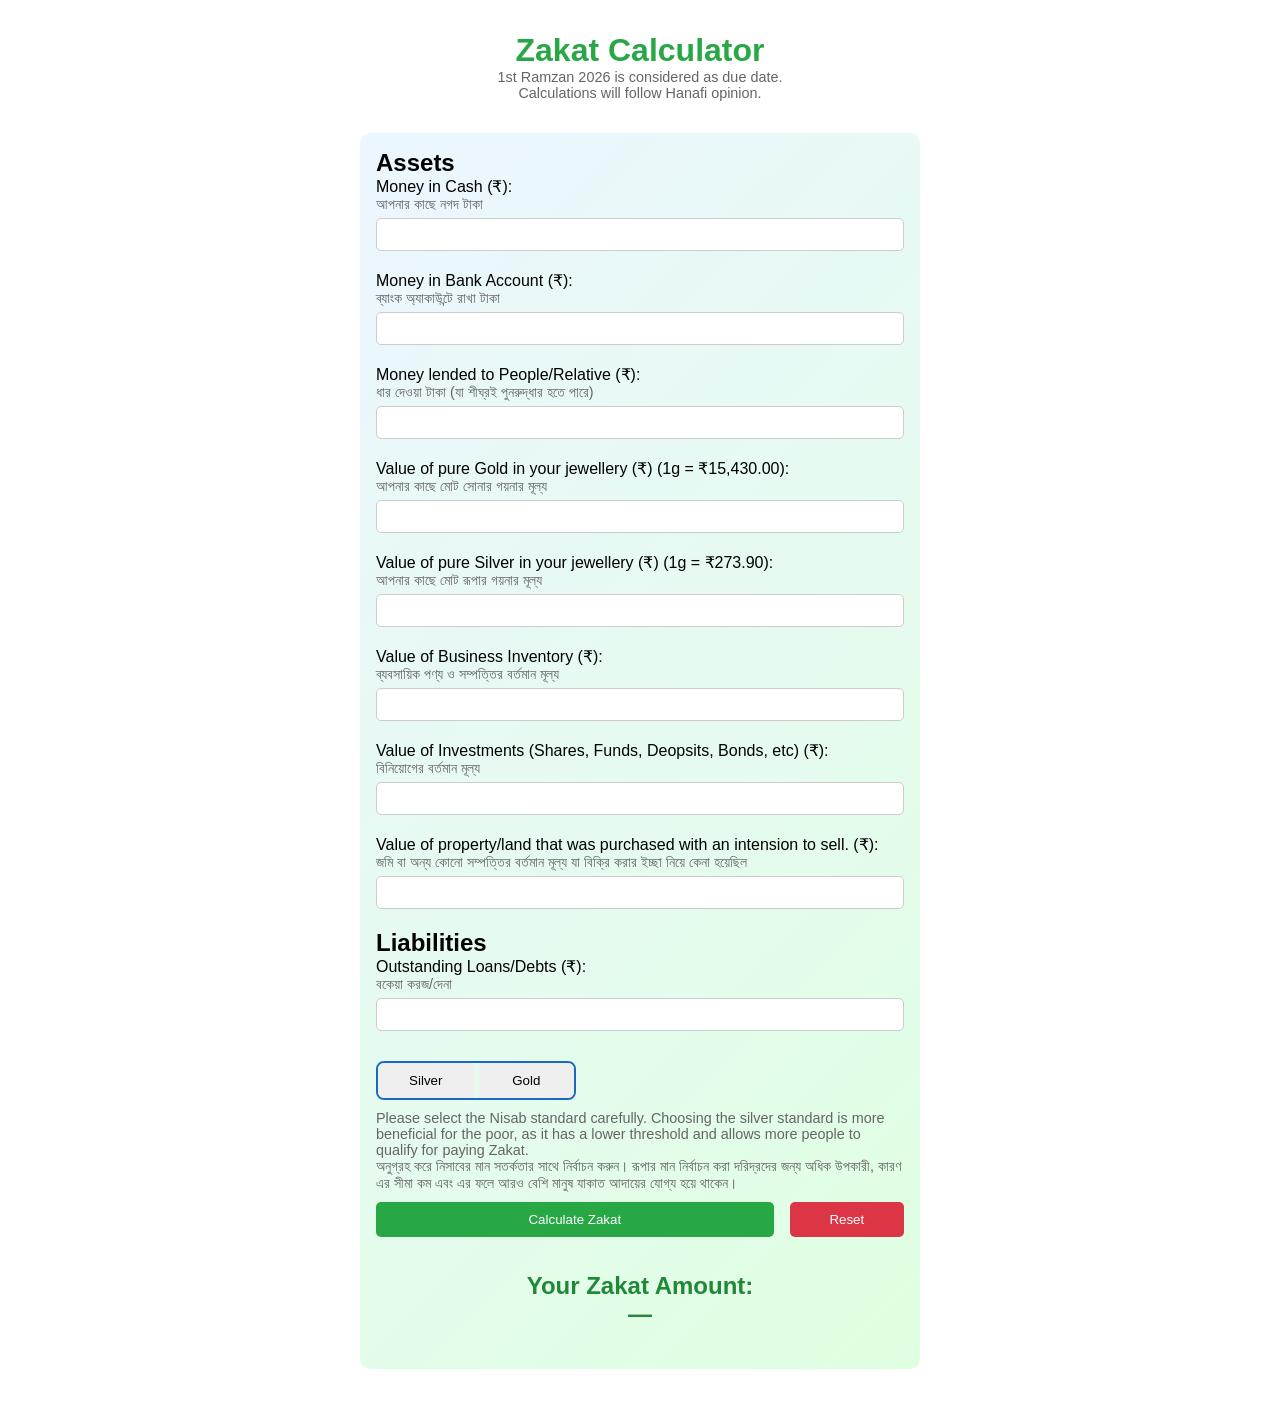
==== commit 863539fe: "Update index.html" ====
--- a/index.html
+++ b/index.html
@@ -7,13 +7,17 @@
     <link rel="stylesheet" href="style.css">
 </head>
 <body>
-    <div class="heading">
-        <h2>Zakat Calculator</h2>
-        <p>This Ramadan 2026, calculate and pay your zakat most accurately!</p>
-    </div>
+    <header>
+        <div class="heading">
+            <h1>Zakat Calculator</h1>
+            <p>1st Ramzan 2026 is considered as due date.</p>
+            <p>Calculations will follow Hanafi opinion.</p>
+        </div>
+    </header>
+
     
     <div class="container">
-        <h3>Assets</h3>
+        <h2>Assets</h2>
 
         <label>Money in Cash (₹):</label>
         <p class="translation">আপনার কাছে নগদ টাকা</p>
@@ -23,48 +27,49 @@
         <p class="translation">ব্যাংক অ্যাকাউন্টে রাখা টাকা</p>
         <input type="text" id="savings" inputmode="numeric" autocomplete="off">
 
-        <label>Money Lended to People/Relative (₹):</label>
+        <label>Money lended to People/Relative (₹):</label>
         <p class="translation">ধার দেওয়া টাকা (যা শীঘ্রই পুনরুদ্ধার হতে পারে)</p>
         <input type="text" id="loaned" inputmode="numeric" autocomplete="off">
 
-        <label>Worth of Gold (₹) (1g = ₹15,430.00):</label>
+        <label>Value of pure Gold in your jewellery (₹) (1g = ₹15,430.00):</label>
         <p class="translation">আপনার কাছে মোট সোনার গয়নার মূল্য</p>
         <input type="text" id="gold" inputmode="numeric" autocomplete="off">
 
-        <label>Worth of Silver (₹) (1g = ₹273.90):</label>
+        <label>Value of pure Silver in your jewellery (₹) (1g = ₹273.90):</label>
         <p class="translation">আপনার কাছে মোট রূপার গয়নার মূল্য</p>
         <input type="text" id="silver" inputmode="numeric" autocomplete="off">
 
-        <label>Current value of Business Goods & Properties (₹):</label>
+        <label>Value of Business Inventory (₹):</label>
         <p class="translation">ব্যবসায়িক পণ্য ও সম্পত্তির বর্তমান মূল্য</p>
         <input type="text" id="business" inputmode="numeric" autocomplete="off">
 
-        <label>Current value of Investments (Mutual Fund, Shares, Bond, SGB, ETF etc) (₹):</label>
+        <label>Value of Investments (Shares, Funds, Deopsits, Bonds, etc) (₹):</label>
         <p class="translation">বিনিয়োগের বর্তমান মূল্য</p>
         <input type="text" id="investments" inputmode="numeric" autocomplete="off">
 
-        <label>Current value of property/land that was purchased with an intension to sell. (₹):</label>
+        <label>Value of property/land that was purchased with an intension to sell. (₹):</label>
         <p class="translation">জমি বা অন্য কোনো সম্পত্তির বর্তমান মূল্য যা বিক্রি করার ইচ্ছা নিয়ে কেনা হয়েছিল</p>
         <input type="text" id="property" inputmode="numeric" autocomplete="off">
 
-        <h3>Liabilities</h3>
+        <h2>Liabilities</h2>
 
         <label>Outstanding Loans/Debts (₹):</label>
         <p class="translation">বকেয়া করজ/দেনা</p>
         <input type="text" id="debts" inputmode="numeric" autocomplete="off">
         
-        <p>Select nisab standard</p>
-
         <div class="nisab-toggle">
             <button id="silverBtn">Silver</button>
             <button id="goldBtn">Gold</button>
         </div>
 
+        <p>Please select the Nisab standard carefully. Choosing the silver standard is more beneficial for the poor, as it has a lower threshold and allows more people to qualify for paying Zakat.</p>
+        <p>অনুগ্রহ করে নিসাবের মান সতর্কতার সাথে নির্বাচন করুন। রূপার মান নির্বাচন করা দরিদ্রদের জন্য অধিক উপকারী, কারণ এর সীমা কম এবং এর ফলে আরও বেশি মানুষ যাকাত আদায়ের যোগ্য হয়ে থাকেন।</p>
+
         <p style="color: red;" id="error-message" class="error"></p>
 
         <div class="action">
             <button id="calculateBtn">Calculate Zakat</button>
-            <button id="resetBtn" class="reset">Clear All</button>
+            <button id="resetBtn" class="reset">Reset</button>
         </div>
 
         <div id="result"></div>
--- a/style.css
+++ b/style.css
@@ -1,40 +1,91 @@
+* {
+  margin: 0;
+  padding: 0;
+  box-sizing: border-box;
+}
 
 body {
     font-family: Arial, sans-serif;
     text-align: center;
+    margin: 0;
+}
+
+h3 {
+    padding-block: 1rem;
+    color: #28a745;
 }
 
 p {
-    margin: auto;
-    color: #6b6b6b;
+    color: #656565;
+    font-size: 0.9rem;
+}
+
+label {
+    font-size: 1rem;
 }
 
 .heading {
-    margin: 10px;
+    padding-top: 2rem;
     color: #28a745;
 }
+
 .container {
-    max-width: 500px;
+    max-width: 35rem;
     background: linear-gradient(315deg, #dfffe1, #ecf6ff);
-    margin: auto;
-    padding: 20px;
-    border: 1px solid #ccc;
+    margin: 2rem auto;
+    padding: 1rem;
     border-radius: 10px;
-    box-shadow: 2px 2px 10px rgba(0, 0, 0, 0.1);
     text-align: left;
 }
 
 input {
-    width: -webkit-fill-available;
-    padding: 8px;
+    width: 100%;
+    padding: 0.5rem;
     margin: 5px 0 20px;
     border: 1px solid #ccc;
     border-radius: 5px;
 }
 
+.nisab-toggle {
+    display: flex;
+    gap: 5px;
+    border: 2px solid #1869bf;
+    border-radius: 8px;
+    overflow: hidden;
+    width: 200px;
+    margin-block: 10px;
+}
+
+.nisab-toggle button {
+    flex: 1;
+    padding: 10px;
+    border: none;
+    cursor: pointer;
+    transition: all 0.3s;
+}
+
+.nisab-toggle button.active {
+    background: #1869bf;
+    color: white;
+    font-weight: bold;
+}
+
+.action {
+    display: flex;
+    gap: 1rem;
+}
+
+#calculateBtn {
+    flex: 8;
+}
+
+#resetBtn {
+    flex: 2;
+}
+
 .action button {
     padding: 10px;
-    margin: 0px 0px 15px;
+    margin-block: 10px;
     width: 100%;
     background-color: #28a745;
     color: white;
@@ -56,21 +107,7 @@
 }
 
 #result {
-    font-weight: bold;
     margin: 10px;
-    text-align: center;
-}
-
-.nisab-display {
-    text-align: center;
-    margin: 15px;
-    color: #2c2c2c;
-    font-size: 15px;
-    margin-top: 5px;
-}
-
-.messege p {
-    font-size: 14px;
     text-align: center;
 }
 
@@ -81,47 +118,3 @@
     color: #218838;
 }
 
-.loading-animation {
-    text-align: center;
-    margin: 10px 0;
-}
-
-.spinner {
-    width: 30px;
-    height: 30px;
-    border: 4px solid #ccc;
-    border-top: 4px solid #28a745;
-    border-radius: 50%;
-    animation: spin 1s linear infinite;
-    display: inline-block;
-}
-
-@keyframes spin {
-    0% { transform: rotate(0deg); }
-    100% { transform: rotate(360deg); }
-}
-
-.nisab-toggle {
-    display: flex;
-    border: 2px solid #1869bf;
-    border-radius: 8px;
-    overflow: hidden;
-    width: 200px;
-    margin: 10px auto;
-}
-
-.nisab-toggle button {
-    flex: 1;
-    padding: 10px;
-    border: none;
-    cursor: pointer;
-    background: rgb(255, 255, 255);
-    color: rgb(143, 143, 143);
-    transition: all 0.3s;
-}
-
-.nisab-toggle button.active {
-    background: #1869bf;
-    color: white;
-    font-weight: bold;
-}
